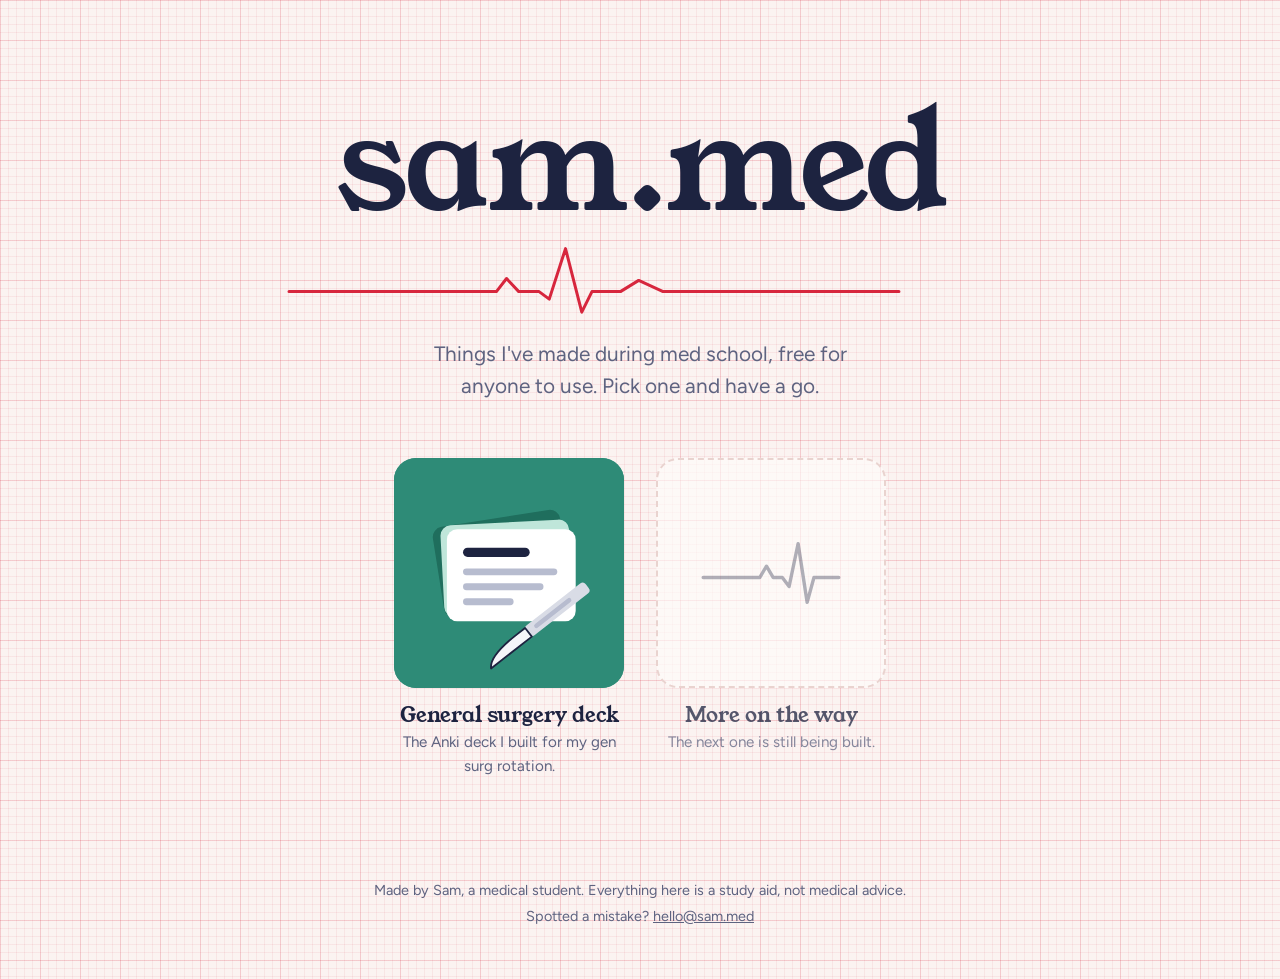
==== index.html @ 31d6a02d "Add files via upload" ====
<!doctype html>
<html lang="en">
<head>
<meta charset="utf-8">
<meta name="viewport" content="width=device-width, initial-scale=1, viewport-fit=cover">
<title>sam.med</title>
<meta name="description" content="Free, interactive things for medical students, made by Sam.">
<link rel="icon" href="data:image/svg+xml,<svg xmlns='http://www.w3.org/2000/svg' viewBox='0 0 100 100'><text y='.9em' font-size='90'>🩺</text></svg>">
<link rel="preconnect" href="https://fonts.googleapis.com">
<link rel="preconnect" href="https://fonts.gstatic.com" crossorigin>
<link href="https://fonts.googleapis.com/css2?family=Figtree:wght@400;500;700&family=Young+Serif&display=swap" rel="stylesheet">
<link rel="stylesheet" href="assets/style.css">
</head>
<body>

<header class="hero">
  <h1 class="logo" aria-label="sam.med">
    <span aria-hidden="true">sam.med</span>
    <svg class="trace" viewBox="0 0 600 80" preserveAspectRatio="none" aria-hidden="true">
      <path pathLength="1000" d="M0 52 H190 L204 52 L214 38 L226 52 L246 52 L256 60 L272 6 L288 74 L298 52 L326 52 L344 40 L368 52 H600"/>
    </svg>
  </h1>
  <p class="tagline">Things I've made during med school, free for anyone to use. Pick one and have a go.</p>
</header>

<main>
  <ul class="grid">

    <li>
      <a class="tile" href="gen-surg/">
        <div class="art art-surg">
<svg viewBox="0 0 200 200" xmlns="http://www.w3.org/2000/svg" aria-hidden="true">
  <rect width="200" height="200" fill="#2E8B77"/>
  <rect x="38" y="52" width="112" height="80" rx="9" fill="#1F6E5D" transform="rotate(-9 94 92)"/>
  <rect x="42" y="56" width="112" height="80" rx="9" fill="#BFE6DA" transform="rotate(-3 98 96)"/>
  <rect x="46" y="62" width="112" height="80" rx="9" fill="#FFFFFF"/>
  <rect x="60" y="78" width="58" height="8" rx="4" fill="#1D2340"/>
  <rect x="60" y="96" width="82" height="6" rx="3" fill="#B7BCCF"/>
  <rect x="60" y="109" width="70" height="6" rx="3" fill="#B7BCCF"/>
  <rect x="60" y="122" width="44" height="6" rx="3" fill="#B7BCCF"/>
  <g transform="translate(116 152) rotate(-38)">
    <rect x="0" y="-5.5" width="66" height="11" rx="3.5" fill="#D9DCE6"/>
    <rect x="8" y="-2" width="40" height="4" rx="2" fill="#B7BCCF"/>
    <path d="M1 -4.5 L-8 -4.5 C-28 -4.5 -40 -2 -44 5 L1 5 Z" fill="#F4F5F9" stroke="#1D2340" stroke-width="1.6" stroke-linejoin="round"/>
  </g>
</svg>
        </div>
        <h2>General surgery deck</h2>
        <p>The Anki deck I built for my gen surg rotation.</p>
      </a>
    </li>

    <!-- To add a new project: copy the <li> above, point href at its folder,
         swap the art and words. Delete this placeholder once you have a few. -->
    <li class="tile tile-soon">
      <div class="art art-soon">
        <svg viewBox="0 0 200 200" aria-hidden="true">
          <path d="M40 104 H82 L90 104 L96 94 L102 104 L110 104 L116 112 L124 74 L132 126 L138 104 H160"
                fill="none" stroke="currentColor" stroke-width="3" stroke-linejoin="round" stroke-linecap="round" opacity=".35"/>
        </svg>
      </div>
      <h2>More on the way</h2>
      <p>The next one is still being built.</p>
    </li>

  </ul>
</main>

<footer class="site-foot">
  <p>Made by Sam, a medical student. Everything here is a study aid, not medical advice.</p>
  <!-- Swap in a real address before going live -->
  <p>Spotted a mistake? <a href="mailto:hello@sam.med">hello@sam.med</a></p>
</footer>

</body>
</html>
---- assets/style.css ----
:root {
  --paper: #FBF3F1;
  --grid-minor: rgba(215, 38, 61, 0.07);
  --grid-major: rgba(215, 38, 61, 0.14);
  --ink: #1D2340;
  --muted: #5E6380;
  --trace: #D7263D;
  --scrubs: #2E8B77;
  --scrubs-ink: #ffffff;
  --panel: #FFFDFC;
  --line: #E9D3CF;
  --serif: "Young Serif", Georgia, "Times New Roman", serif;
  --sans: "Figtree", system-ui, -apple-system, "Segoe UI", Roboto, sans-serif;
  box-sizing: border-box;
}
@media (prefers-color-scheme: dark) {
  :root:not([data-theme="light"]) {
    --paper: #141A2E;
    --grid-minor: rgba(240, 90, 110, 0.06);
    --grid-major: rgba(240, 90, 110, 0.12);
    --ink: #F1EEF6;
    --muted: #A9ADC4;
    --trace: #FF5A6E;
    --scrubs: #3FA88F;
    --panel: #1B2239;
    --line: #2C3452;
  }
}
:root[data-theme="dark"] {
  --paper: #141A2E;
  --grid-minor: rgba(240, 90, 110, 0.06);
  --grid-major: rgba(240, 90, 110, 0.12);
  --ink: #F1EEF6;
  --muted: #A9ADC4;
  --trace: #FF5A6E;
  --scrubs: #3FA88F;
  --panel: #1B2239;
  --line: #2C3452;
}

*, *::before, *::after { box-sizing: inherit; }
html, body { margin: 0; }
body {
  font-family: var(--sans);
  font-size: 1.0625rem;
  line-height: 1.55;
  color: var(--ink);
  background-color: var(--paper);
  /* ECG paper: big squares every 5 small ones */
  background-image:
    linear-gradient(var(--grid-major) 1px, transparent 1px),
    linear-gradient(90deg, var(--grid-major) 1px, transparent 1px),
    linear-gradient(var(--grid-minor) 1px, transparent 1px),
    linear-gradient(90deg, var(--grid-minor) 1px, transparent 1px);
  background-size: 40px 40px, 40px 40px, 8px 8px, 8px 8px;
  min-height: 100vh;
}
img, svg { max-width: 100%; }
a { color: inherit; }
a:focus-visible, button:focus-visible {
  outline: 3px solid var(--trace);
  outline-offset: 4px;
  border-radius: 6px;
}

/* ---------- Home ---------- */
.hero {
  text-align: center;
  padding: clamp(3rem, 9vw, 6rem) 1.25rem 2.5rem;
}
.logo {
  position: relative;
  display: inline-block;
  margin: 0;
  font-family: var(--serif);
  font-weight: 400;
  font-size: clamp(3.75rem, 14vw, 8.5rem);
  line-height: 1;
  letter-spacing: -0.02em;
}
.logo .trace {
  display: block;
  width: 115%;
  margin-left: -7.5%;
  height: 0.55em;
  margin-top: 0.08em;
  overflow: visible;
}
.trace path {
  fill: none;
  stroke: var(--trace);
  stroke-width: 3;
  stroke-linejoin: round;
  stroke-linecap: round;
  vector-effect: non-scaling-stroke;
  stroke-dasharray: 1000;
  stroke-dashoffset: 1000;
  animation: draw 1.8s cubic-bezier(.6,.05,.3,1) .3s forwards;
}
@keyframes draw { to { stroke-dashoffset: 0; } }
.tagline {
  max-width: 34ch;
  margin: 1.25rem auto 0;
  font-size: clamp(1.1rem, 2.4vw, 1.3rem);
  color: var(--muted);
}

.grid {
  list-style: none;
  margin: 0 auto;
  padding: 1rem 1.25rem 4rem;
  max-width: 1000px;
  display: grid;
  grid-template-columns: repeat(auto-fit, minmax(200px, 230px));
  justify-content: center;
  gap: 2.5rem 2rem;
}
.tile {
  display: block;
  text-decoration: none;
  text-align: center;
}
.tile .art {
  aspect-ratio: 1;
  border-radius: 22px;
  display: grid;
  place-items: center;
  overflow: hidden;
}
.tile .art svg { width: 100%; height: 100%; display: block; }
.tile h2 {
  font-family: var(--serif);
  font-weight: 400;
  font-size: 1.3rem;
  line-height: 1.2;
  margin: 0.9rem 0 0.25rem;
}
.tile p {
  margin: 0 auto;
  max-width: 26ch;
  font-size: 0.95rem;
  color: var(--muted);
}
a.tile .art svg { transition: transform .25s ease; }
a.tile:hover .art svg,
a.tile:focus-visible .art svg { transform: rotate(-3deg) scale(1.04); }

.art-surg { background: var(--scrubs); }
.art-soon {
  border: 2px dashed var(--line);
  background: color-mix(in srgb, var(--panel) 60%, transparent);
}
.tile-soon h2, .tile-soon p { opacity: 0.75; }

.site-foot {
  text-align: center;
  padding: 2rem 1.25rem 3rem;
  font-size: 0.9rem;
  color: var(--muted);
}
.site-foot p { margin: 0.25rem auto; max-width: 60ch; }

/* ---------- Item page ---------- */
.page {
  max-width: 680px;
  margin: 0 auto;
  padding: 2rem 1.25rem 4rem;
}
.back {
  display: inline-block;
  font-family: var(--serif);
  font-size: 1.4rem;
  text-decoration: none;
  margin-bottom: 1.5rem;
}
.back:hover { color: var(--trace); }
.sheet {
  background: var(--panel);
  border: 1px solid var(--line);
  border-radius: 22px;
  padding: clamp(1.5rem, 5vw, 2.75rem);
}
.sheet-head {
  display: grid;
  grid-template-columns: 112px 1fr;
  gap: 1.25rem;
  align-items: center;
}
.sheet-head .art {
  width: 112px;
  aspect-ratio: 1;
  border-radius: 18px;
  overflow: hidden;
}
.sheet-head .art svg { width: 100%; height: 100%; display: block; }
.sheet h1 {
  font-family: var(--serif);
  font-weight: 400;
  font-size: clamp(1.9rem, 5vw, 2.6rem);
  line-height: 1.1;
  margin: 0;
}
.lede { font-size: 1.15rem; margin: 1.5rem 0 0; max-width: 60ch; }
.facts {
  display: flex;
  flex-wrap: wrap;
  gap: 0.5rem 1.75rem;
  margin: 1.25rem 0 0;
  padding: 0;
}
.facts div { display: flex; flex-direction: column; }
.facts dt { font-size: 0.85rem; color: var(--muted); }
.facts dd { margin: 0; font-weight: 700; }
.download {
  display: inline-flex;
  align-items: center;
  gap: 0.6rem;
  margin-top: 1.75rem;
  padding: 0.95rem 1.5rem;
  border-radius: 14px;
  background: var(--scrubs);
  color: var(--scrubs-ink);
  font-weight: 700;
  font-size: 1.05rem;
  text-decoration: none;
}
.download:hover { filter: brightness(1.08); }
.download svg { width: 1.2em; height: 1.2em; }
.sheet h2 {
  font-family: var(--serif);
  font-weight: 400;
  font-size: 1.45rem;
  margin: 2.5rem 0 0.5rem;
}
.sheet ol, .sheet ul { padding-left: 1.25rem; margin: 0.5rem 0; }
.sheet li { margin: 0.35rem 0; }
.sheet p { max-width: 62ch; }
.note {
  border-left: 3px solid var(--trace);
  padding: 0.25rem 0 0.25rem 1rem;
  margin: 0.75rem 0;
}

@media (max-width: 480px) {
  .sheet-head { grid-template-columns: 1fr; }
  .download { width: 100%; justify-content: center; }
}
@media (prefers-reduced-motion: reduce) {
  .trace path { animation: none; stroke-dashoffset: 0; }
  a.tile .art svg { transition: none; }
}
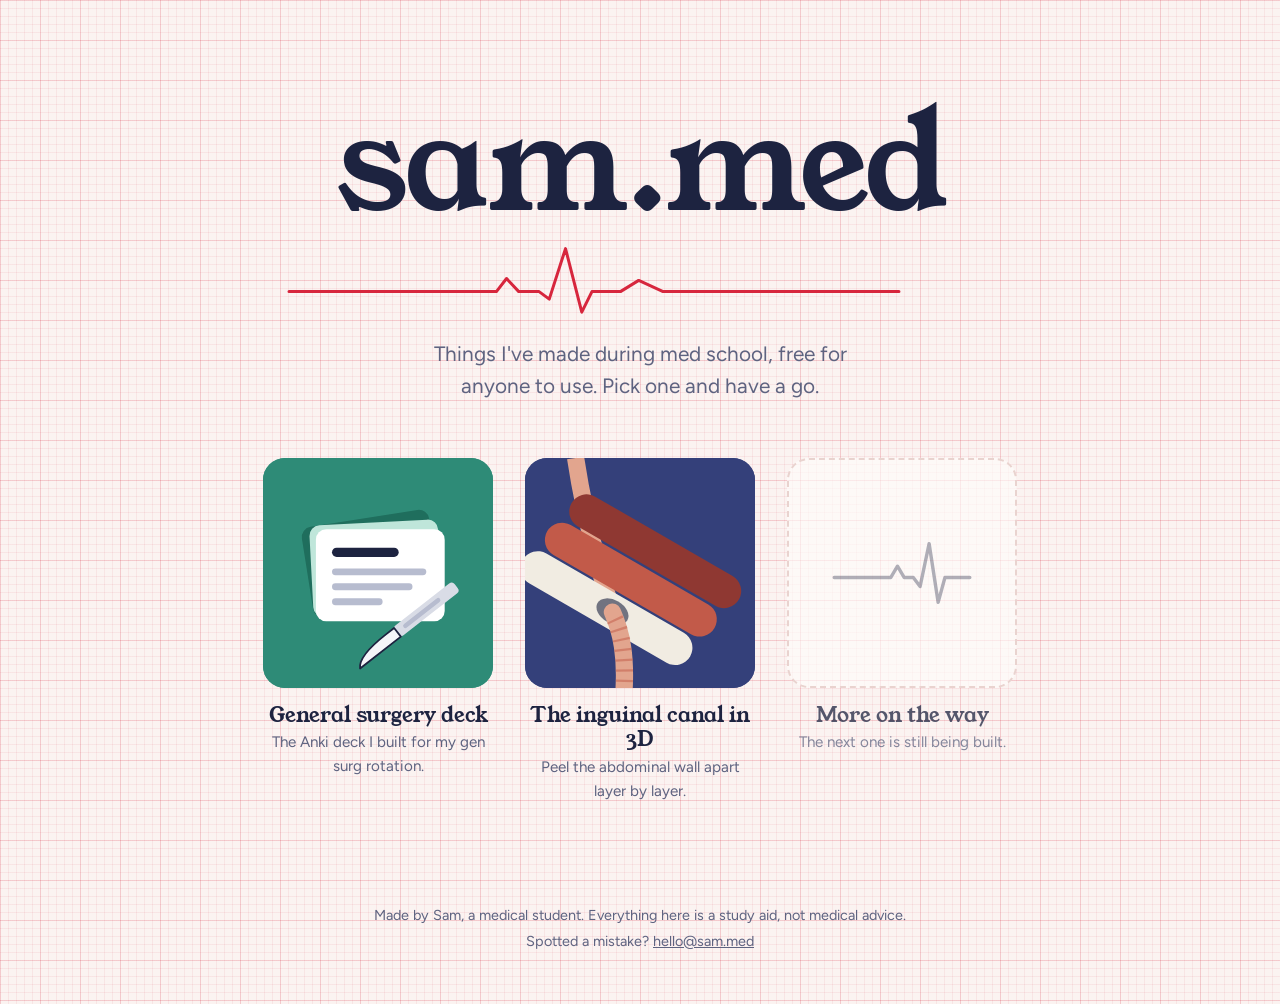
==== commit 4f3351cf: "Add inguinal canal 3D viewer Co-Authored-By: Claude Sonnet 5.5 <noreply@anthropic.com>" ====
--- a/index.html
+++ b/index.html
@@ -50,6 +50,27 @@
       </a>
     </li>
 
+    <li>
+      <a class="tile" href="inguinal-canal/">
+        <div class="art art-ing">
+<svg viewBox="0 0 200 200" xmlns="http://www.w3.org/2000/svg" aria-hidden="true">
+  <rect width="200" height="200" fill="#34407A"/>
+  <path d="M44 0 C 50 40, 62 90, 76 134" fill="none" stroke="#E2A58E" stroke-width="15"/>
+  <g transform="rotate(30 100 100)">
+    <rect x="18" y="62" width="168" height="30" rx="15" fill="#8F3832"/>
+    <rect x="12" y="94" width="168" height="30" rx="15" fill="#C25A49"/>
+    <rect x="6" y="126" width="168" height="30" rx="15" fill="#F1ECE2"/>
+    <ellipse cx="96" cy="141" rx="15" ry="10" fill="#1D2340" opacity=".6"/>
+  </g>
+  <path d="M76 134 C 84 152, 88 172, 86 204" fill="none" stroke="#E2A58E" stroke-width="15" stroke-linecap="round"/>
+  <path d="M78 140 C 84 152, 88 172, 86 204" fill="none" stroke="#C25A49" stroke-width="15" stroke-dasharray="2 7" opacity=".5"/>
+</svg>
+        </div>
+        <h2>The inguinal canal in 3D</h2>
+        <p>Peel the abdominal wall apart layer by layer.</p>
+      </a>
+    </li>
+
     <!-- To add a new project: copy the <li> above, point href at its folder,
          swap the art and words. Delete this placeholder once you have a few. -->
     <li class="tile tile-soon">
--- a/assets/style.css
+++ b/assets/style.css
@@ -146,6 +146,7 @@
 a.tile:focus-visible .art svg { transform: rotate(-3deg) scale(1.04); }
 
 .art-surg { background: var(--scrubs); }
+.art-ing { background: #34407A; }
 .art-soon {
   border: 2px dashed var(--line);
   background: color-mix(in srgb, var(--panel) 60%, transparent);
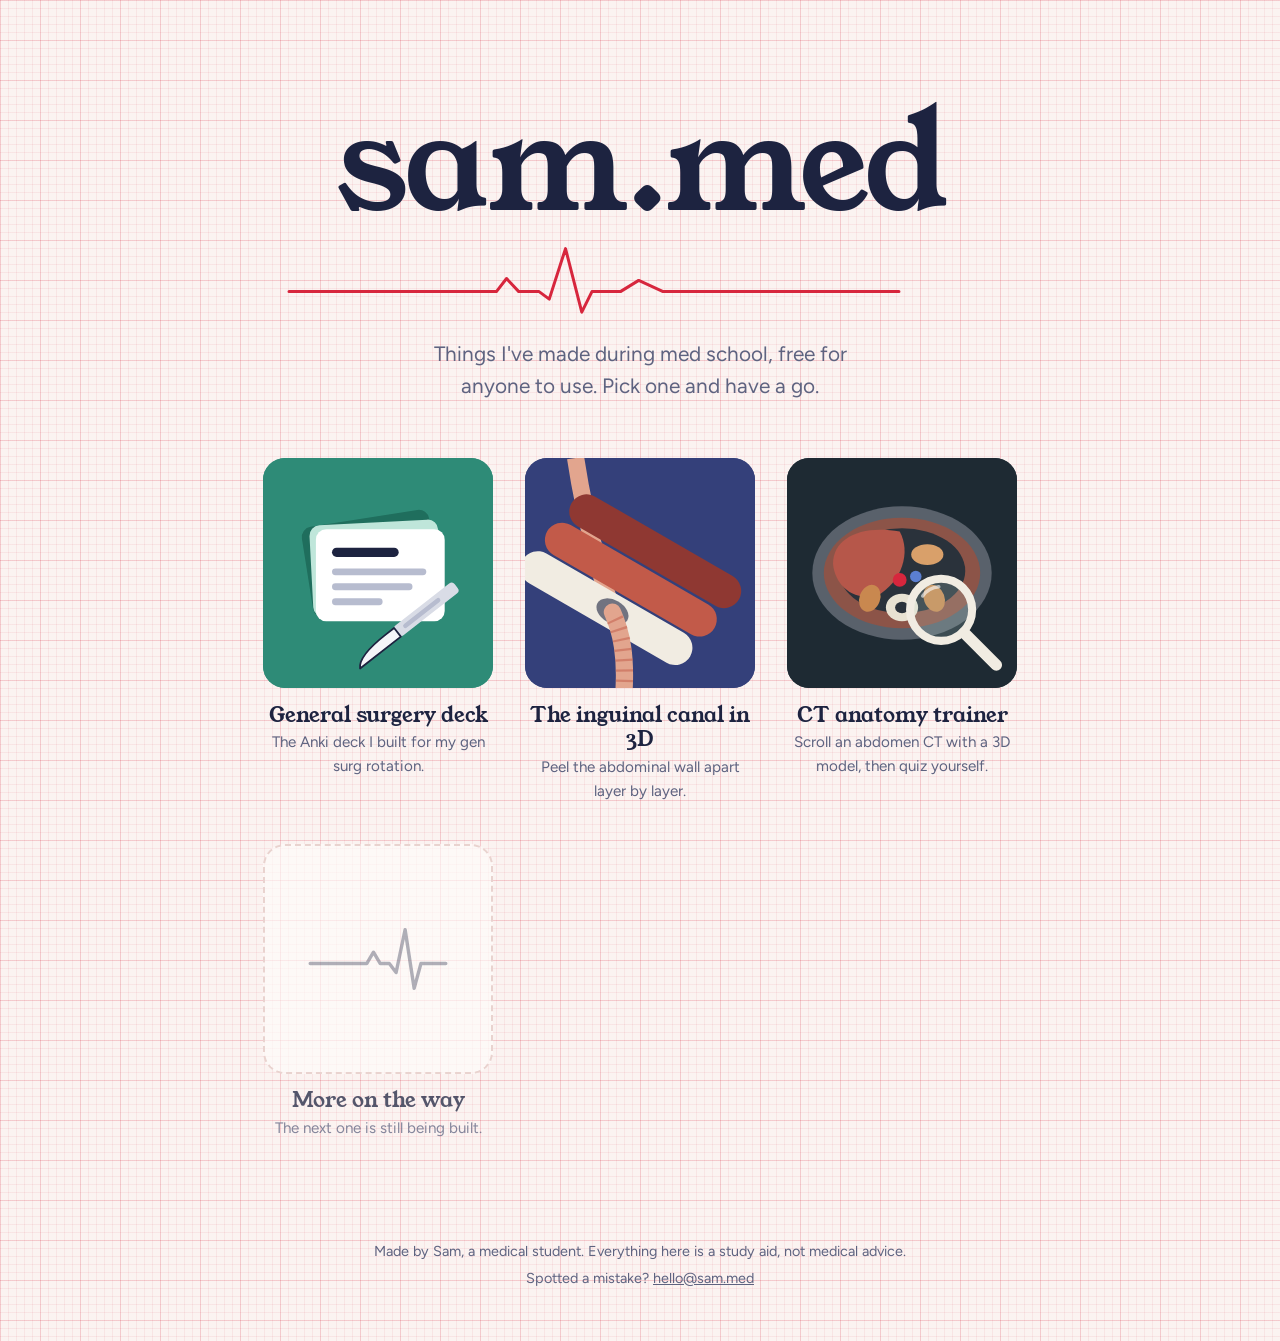
==== commit 9aeddb5b: "Add CT anatomy trainer tile Co-Authored-By: Claude Sonnet 5.5 <noreply@anthropic.com>" ====
--- a/index.html
+++ b/index.html
@@ -71,6 +71,33 @@
       </a>
     </li>
 
+    <li>
+      <a class="tile" href="ct-trainer/">
+        <div class="art art-ct">
+<svg viewBox="0 0 200 200" xmlns="http://www.w3.org/2000/svg" aria-hidden="true">
+  <rect width="200" height="200" fill="#1E2A33"/>
+  <ellipse cx="100" cy="100" rx="78" ry="58" fill="#59616B"/>
+  <ellipse cx="100" cy="100" rx="68" ry="48" fill="#8C5448"/>
+  <ellipse cx="100" cy="98" rx="55" ry="37" fill="#2A323B"/>
+  <path d="M40 92 C 40 70, 64 58, 98 64 C 108 82, 100 108, 78 120 C 58 124, 42 112, 40 92 Z" fill="#B6574A"/>
+  <ellipse cx="100" cy="130" rx="14" ry="12" fill="#E8E2D2"/>
+  <ellipse cx="100" cy="130" rx="6" ry="5" fill="#2A323B"/>
+  <ellipse cx="72" cy="122" rx="9" ry="12" fill="#C9884F" transform="rotate(20 72 122)"/>
+  <ellipse cx="128" cy="122" rx="9" ry="12" fill="#C9884F" transform="rotate(-20 128 122)"/>
+  <circle cx="98" cy="106" r="6" fill="#D7263D"/>
+  <circle cx="112" cy="103" r="5" fill="#5B7FD1"/>
+  <ellipse cx="122" cy="84" rx="14" ry="9" fill="#D9A06A"/>
+  <circle cx="134" cy="132" r="27" fill="#BFE6DA" opacity=".18"/>
+  <circle cx="134" cy="132" r="27" fill="none" stroke="#F1ECE2" stroke-width="7"/>
+  <path d="M154 152 L182 180" stroke="#F1ECE2" stroke-width="10" stroke-linecap="round"/>
+  <path d="M118 120 A 19 19 0 0 1 132 112" fill="none" stroke="#FFFFFF" stroke-width="3" stroke-linecap="round" opacity=".6"/>
+</svg>
+        </div>
+        <h2>CT anatomy trainer</h2>
+        <p>Scroll an abdomen CT with a 3D model, then quiz yourself.</p>
+      </a>
+    </li>
+
     <!-- To add a new project: copy the <li> above, point href at its folder,
          swap the art and words. Delete this placeholder once you have a few. -->
     <li class="tile tile-soon">
--- a/assets/style.css
+++ b/assets/style.css
@@ -147,6 +147,7 @@
 
 .art-surg { background: var(--scrubs); }
 .art-ing { background: #34407A; }
+.art-ct { background: #1E2A33; }
 .art-soon {
   border: 2px dashed var(--line);
   background: color-mix(in srgb, var(--panel) 60%, transparent);
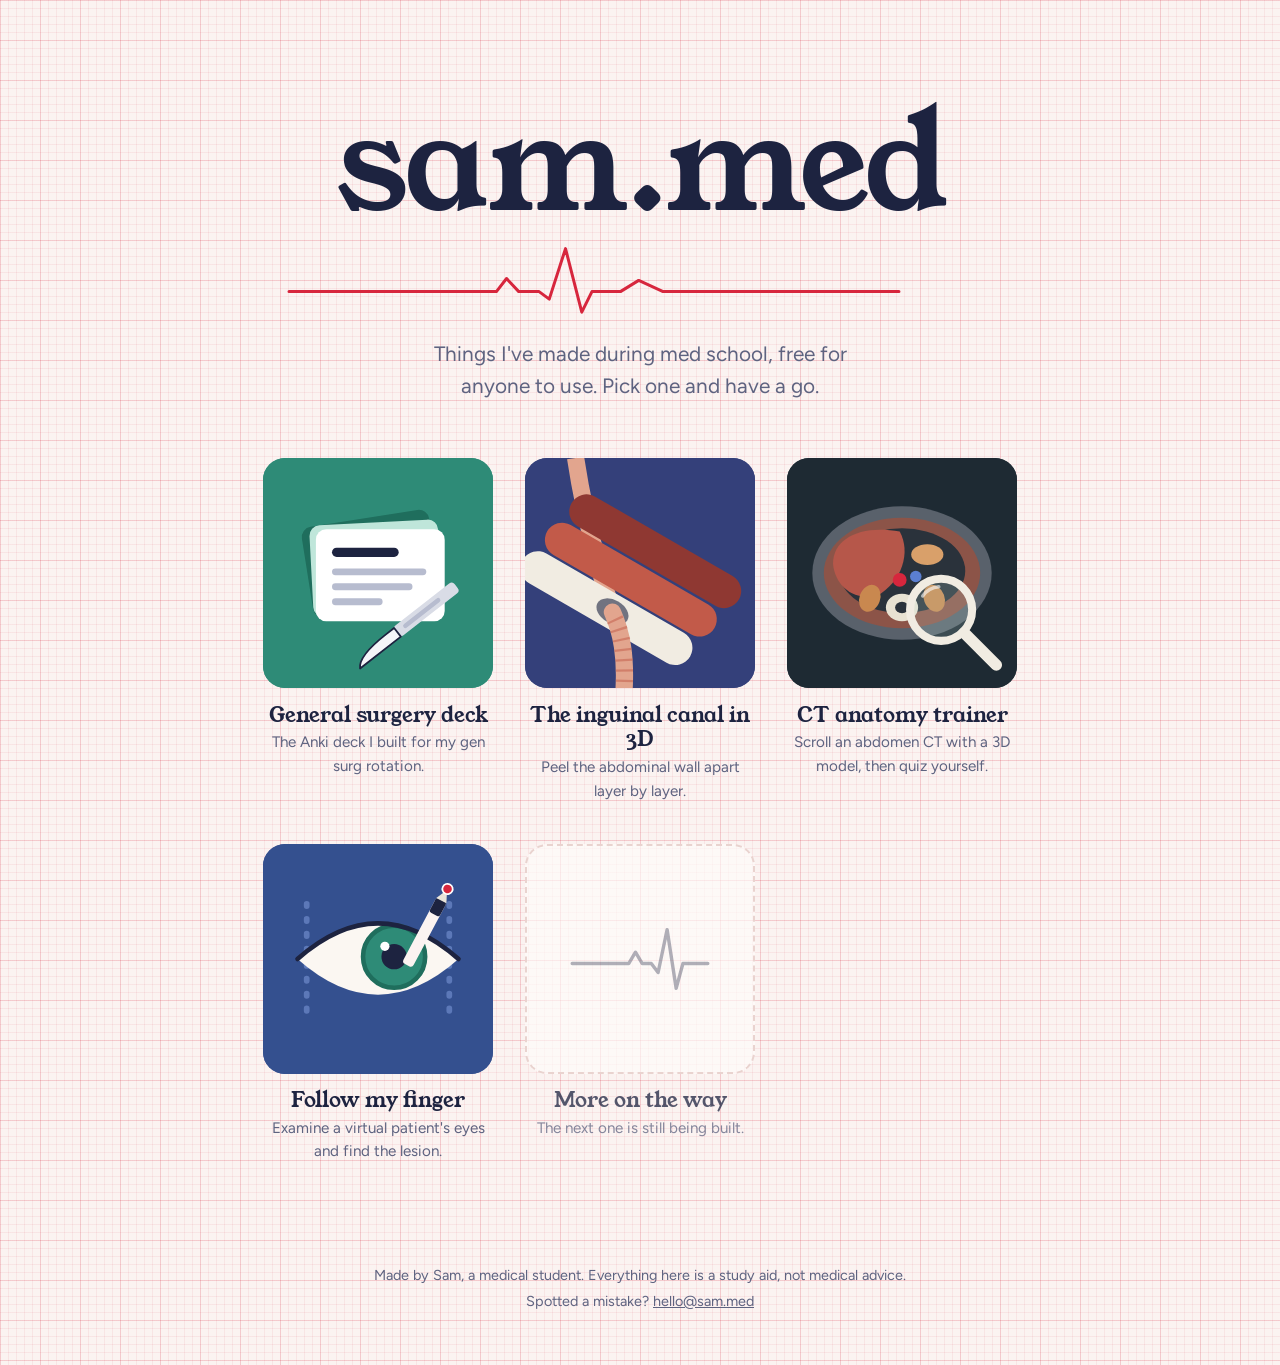
==== commit bed28df6: "Add Follow my finger: virtual eye exam patient Co-Authored-By: Claude Sonnet 5.5 <noreply@anthropic." ====
--- a/index.html
+++ b/index.html
@@ -98,6 +98,31 @@
       </a>
     </li>
 
+    <li>
+      <a class="tile" href="follow-my-finger/">
+        <div class="art art-eye">
+<svg viewBox="0 0 200 200" xmlns="http://www.w3.org/2000/svg" aria-hidden="true">
+  <rect width="200" height="200" fill="#34508F"/>
+  <path d="M38 52 V148 M38 100 H162 M162 52 V148" fill="none" stroke="#5C78B8" stroke-width="5" stroke-linecap="round" stroke-dasharray="2 11"/>
+  <path d="M30 100 Q100 38 170 100 Q100 162 30 100 Z" fill="#FBF7F2"/>
+  <circle cx="114" cy="98" r="27" fill="#2E8B77"/>
+  <circle cx="114" cy="98" r="27" fill="none" stroke="#1F6E5D" stroke-width="4"/>
+  <circle cx="114" cy="98" r="11" fill="#1D2340"/>
+  <circle cx="106" cy="89" r="4" fill="#FFFFFF"/>
+  <path d="M30 100 Q100 38 170 100" fill="none" stroke="#1D2340" stroke-width="4" stroke-linecap="round"/>
+  <g transform="translate(160 40) rotate(28)">
+    <rect x="-5" y="10" width="10" height="64" rx="3" fill="#FBF3F1"/>
+    <rect x="-5" y="10" width="10" height="14" rx="2" fill="#1D2340"/>
+    <path d="M-5 10.5 L0 0 L5 10.5 Z" fill="#E9E4DA"/>
+    <circle cx="0" cy="-1" r="4.5" fill="#D7263D" stroke="#FFFFFF" stroke-width="1.5"/>
+  </g>
+</svg>
+        </div>
+        <h2>Follow my finger</h2>
+        <p>Examine a virtual patient's eyes and find the lesion.</p>
+      </a>
+    </li>
+
     <!-- To add a new project: copy the <li> above, point href at its folder,
          swap the art and words. Delete this placeholder once you have a few. -->
     <li class="tile tile-soon">
--- a/assets/style.css
+++ b/assets/style.css
@@ -148,6 +148,7 @@
 .art-surg { background: var(--scrubs); }
 .art-ing { background: #34407A; }
 .art-ct { background: #1E2A33; }
+.art-eye { background: #34508F; }
 .art-soon {
   border: 2px dashed var(--line);
   background: color-mix(in srgb, var(--panel) 60%, transparent);
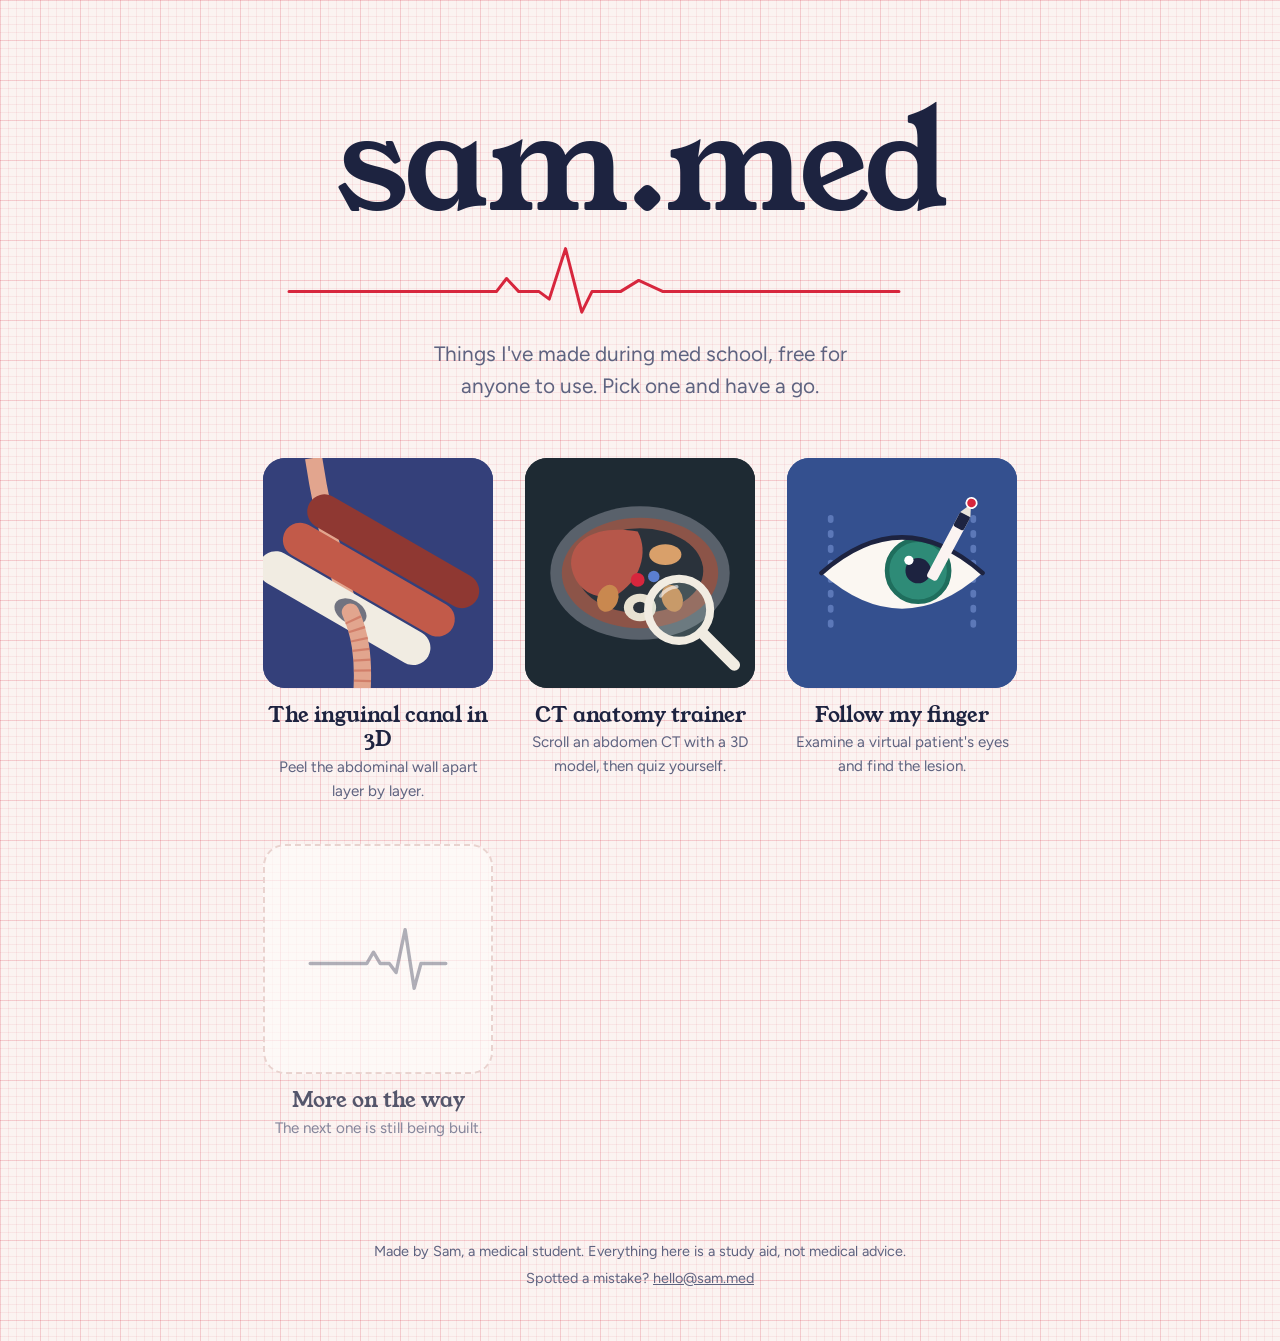
==== commit e5976621: "Remove gen surg deck tile for now Co-Authored-By: Claude Sonnet 5.5 <noreply@anthropic.com>" ====
--- a/index.html
+++ b/index.html
@@ -25,30 +25,6 @@
 
 <main>
   <ul class="grid">
-
-    <li>
-      <a class="tile" href="gen-surg/">
-        <div class="art art-surg">
-<svg viewBox="0 0 200 200" xmlns="http://www.w3.org/2000/svg" aria-hidden="true">
-  <rect width="200" height="200" fill="#2E8B77"/>
-  <rect x="38" y="52" width="112" height="80" rx="9" fill="#1F6E5D" transform="rotate(-9 94 92)"/>
-  <rect x="42" y="56" width="112" height="80" rx="9" fill="#BFE6DA" transform="rotate(-3 98 96)"/>
-  <rect x="46" y="62" width="112" height="80" rx="9" fill="#FFFFFF"/>
-  <rect x="60" y="78" width="58" height="8" rx="4" fill="#1D2340"/>
-  <rect x="60" y="96" width="82" height="6" rx="3" fill="#B7BCCF"/>
-  <rect x="60" y="109" width="70" height="6" rx="3" fill="#B7BCCF"/>
-  <rect x="60" y="122" width="44" height="6" rx="3" fill="#B7BCCF"/>
-  <g transform="translate(116 152) rotate(-38)">
-    <rect x="0" y="-5.5" width="66" height="11" rx="3.5" fill="#D9DCE6"/>
-    <rect x="8" y="-2" width="40" height="4" rx="2" fill="#B7BCCF"/>
-    <path d="M1 -4.5 L-8 -4.5 C-28 -4.5 -40 -2 -44 5 L1 5 Z" fill="#F4F5F9" stroke="#1D2340" stroke-width="1.6" stroke-linejoin="round"/>
-  </g>
-</svg>
-        </div>
-        <h2>General surgery deck</h2>
-        <p>The Anki deck I built for my gen surg rotation.</p>
-      </a>
-    </li>
 
     <li>
       <a class="tile" href="inguinal-canal/">
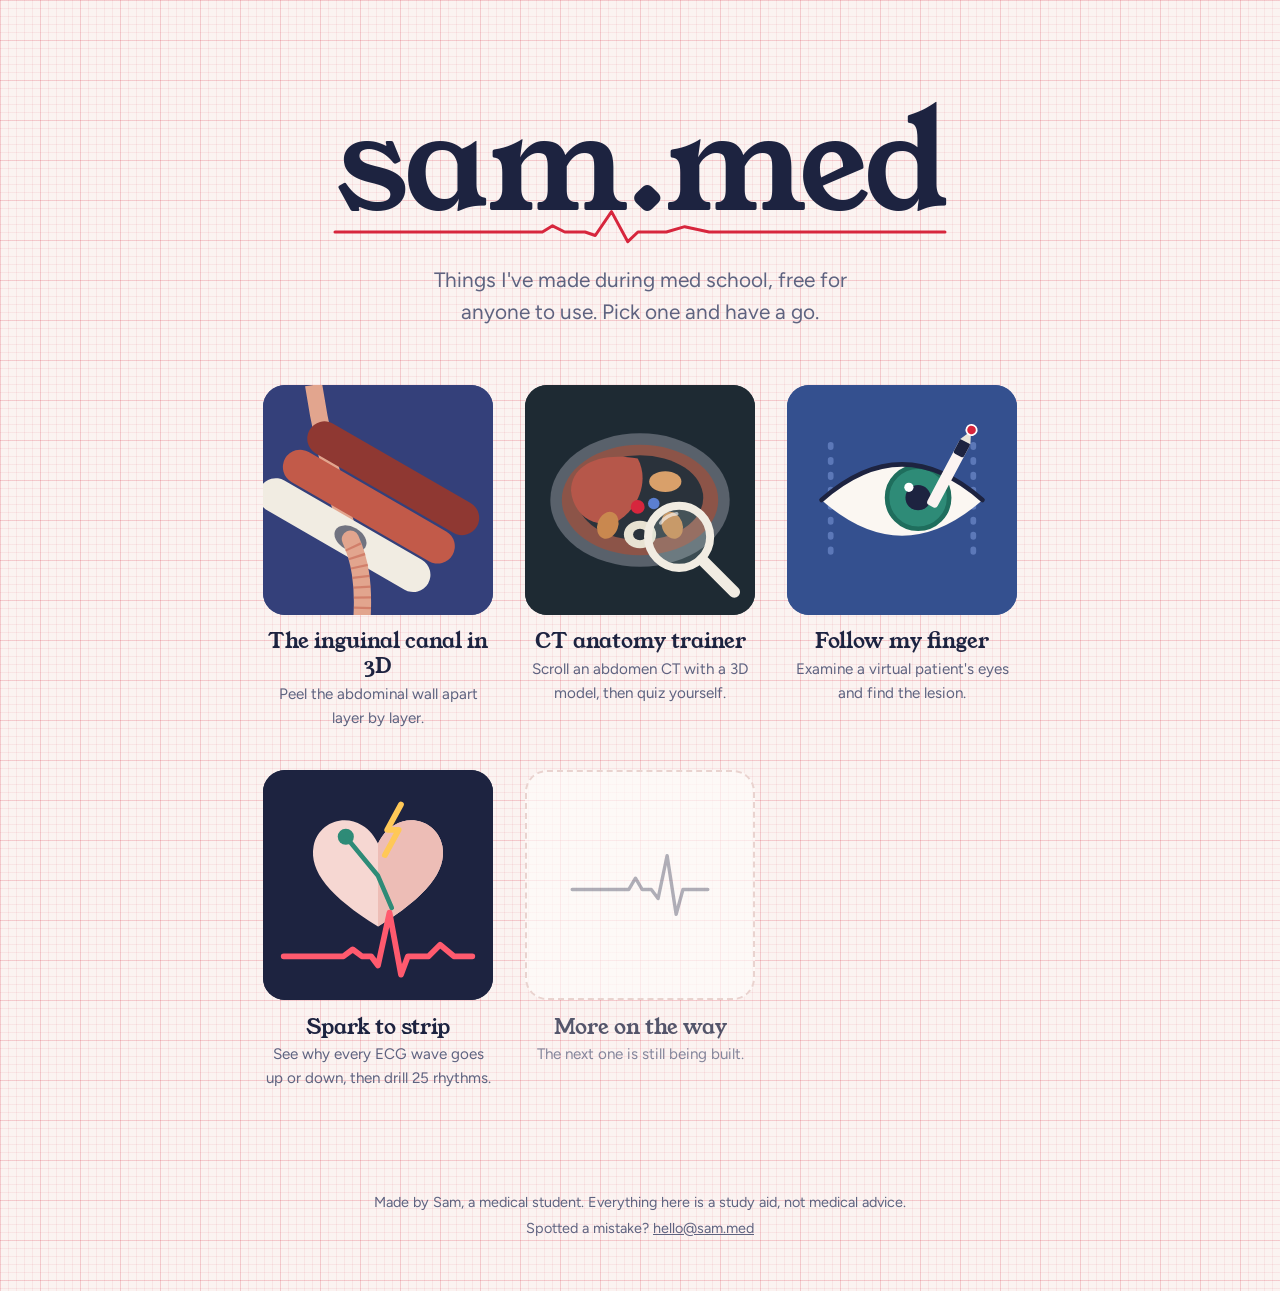
==== commit 1904bae7: "Add Spark to strip ECG rhythm trainer Co-Authored-By: Claude Sonnet 5.5 <noreply@anthropic.com>" ====
--- a/index.html
+++ b/index.html
@@ -99,6 +99,24 @@
       </a>
     </li>
 
+    <li>
+      <a class="tile" href="spark-to-strip/">
+        <div class="art art-ecg">
+<svg viewBox="0 0 200 200" xmlns="http://www.w3.org/2000/svg" aria-hidden="true">
+  <rect width="200" height="200" fill="#1D2340"/>
+  <path d="M100 136 C58 110 40 88 44 66 C48 46 70 38 86 48 C93 52 97 58 100 64 C103 58 107 52 114 48 C130 38 152 46 156 66 C160 88 142 110 100 136Z" fill="#F6D7D2"/>
+  <path d="M100 64 C103 58 107 52 114 48 C130 38 152 46 156 66 C160 88 142 110 100 136Z" fill="#EDBDB6"/>
+  <circle cx="72" cy="58" r="7" fill="#2E8B77"/>
+  <path d="M72 58 L100 92 L112 120" fill="none" stroke="#2E8B77" stroke-width="4" stroke-linecap="round" stroke-linejoin="round"/>
+  <path d="M120 30 L108 52 L118 52 L106 74" fill="none" stroke="#FFC857" stroke-width="5" stroke-linecap="round" stroke-linejoin="round"/>
+  <path d="M18 162 H70 L78 156 L86 162 L94 162 L100 170 L110 124 L120 178 L126 162 L144 162 L154 152 L166 162 H182" fill="none" stroke="#FF5A6E" stroke-width="5" stroke-linecap="round" stroke-linejoin="round"/>
+</svg>
+        </div>
+        <h2>Spark to strip</h2>
+        <p>See why every ECG wave goes up or down, then drill 25 rhythms.</p>
+      </a>
+    </li>
+
     <!-- To add a new project: copy the <li> above, point href at its folder,
          swap the art and words. Delete this placeholder once you have a few. -->
     <li class="tile tile-soon">
--- a/assets/style.css
+++ b/assets/style.css
@@ -80,10 +80,9 @@
 }
 .logo .trace {
   display: block;
-  width: 115%;
-  margin-left: -7.5%;
-  height: 0.55em;
-  margin-top: 0.08em;
+  width: 100%;
+  height: 0.26em;
+  margin-top: -0.17em;
   overflow: visible;
 }
 .trace path {
@@ -149,6 +148,7 @@
 .art-ing { background: #34407A; }
 .art-ct { background: #1E2A33; }
 .art-eye { background: #34508F; }
+.art-ecg { background: #1D2340; }
 .art-soon {
   border: 2px dashed var(--line);
   background: color-mix(in srgb, var(--panel) 60%, transparent);
